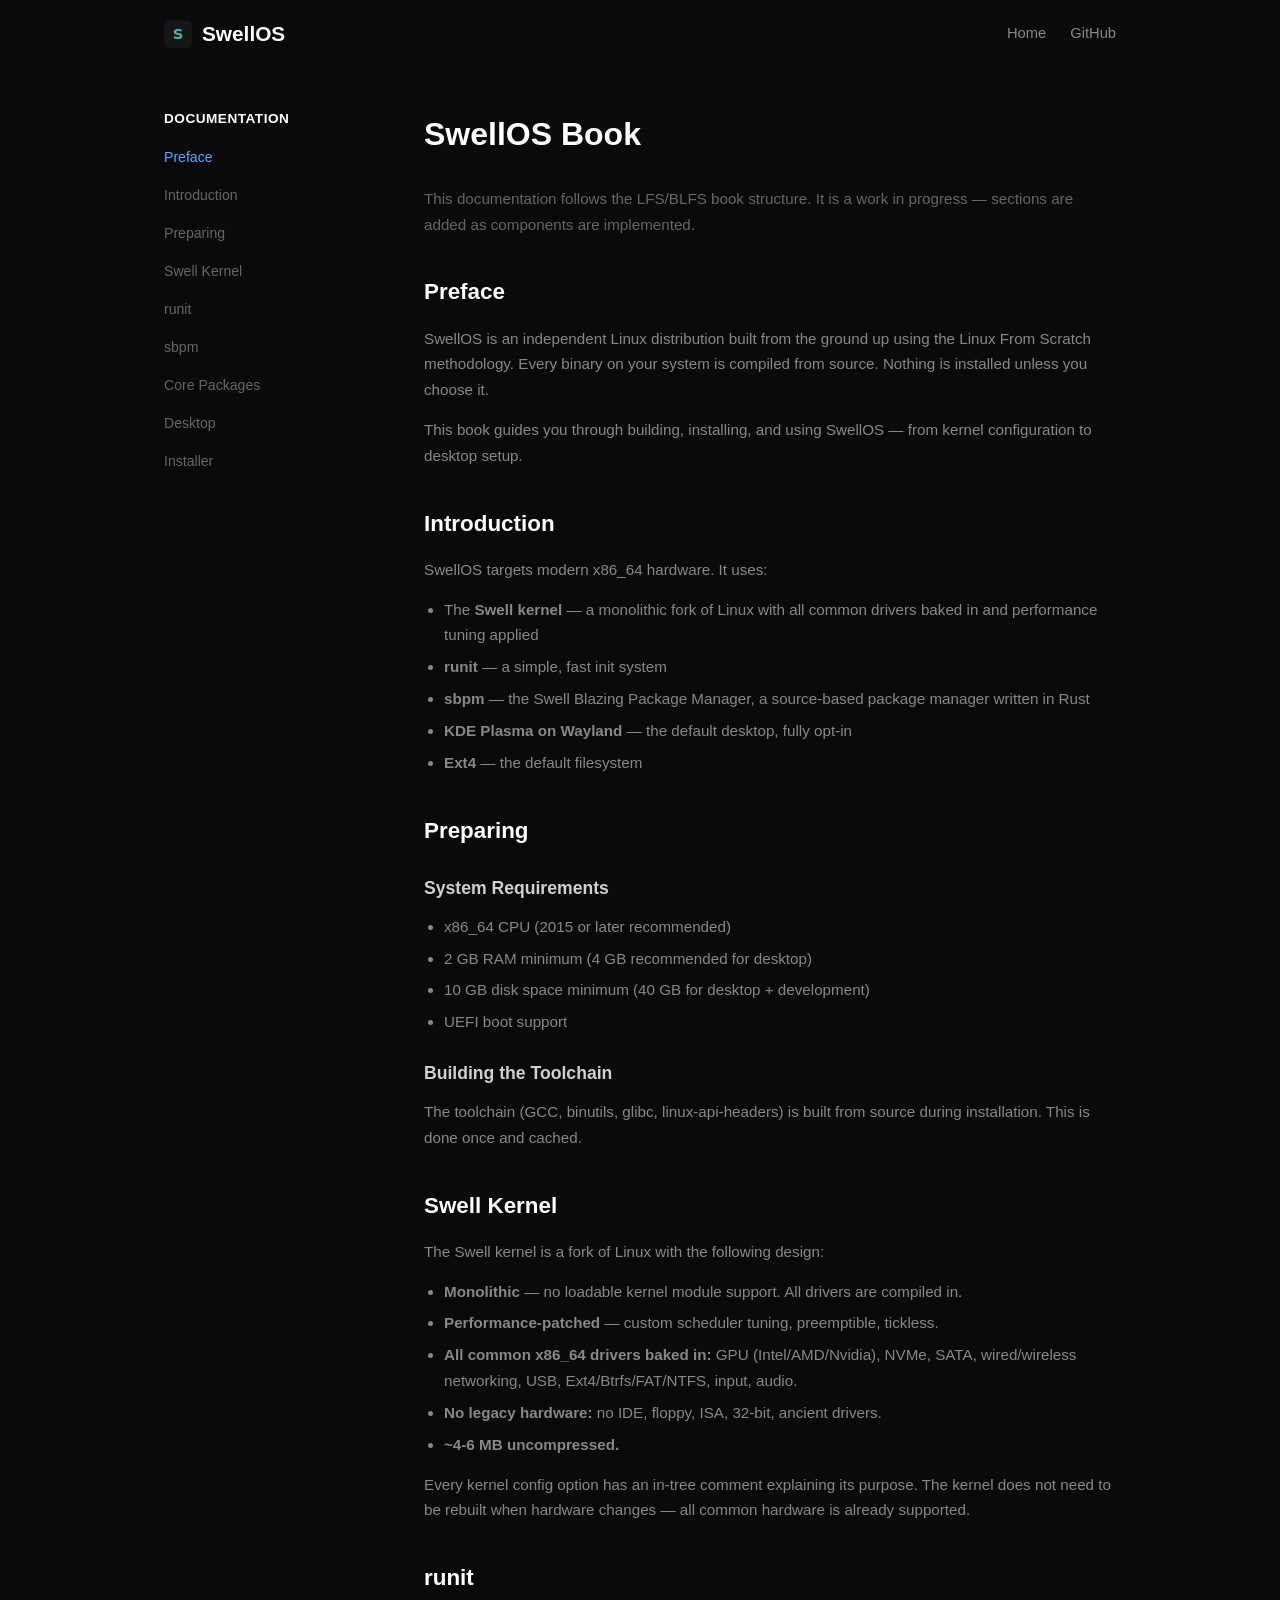
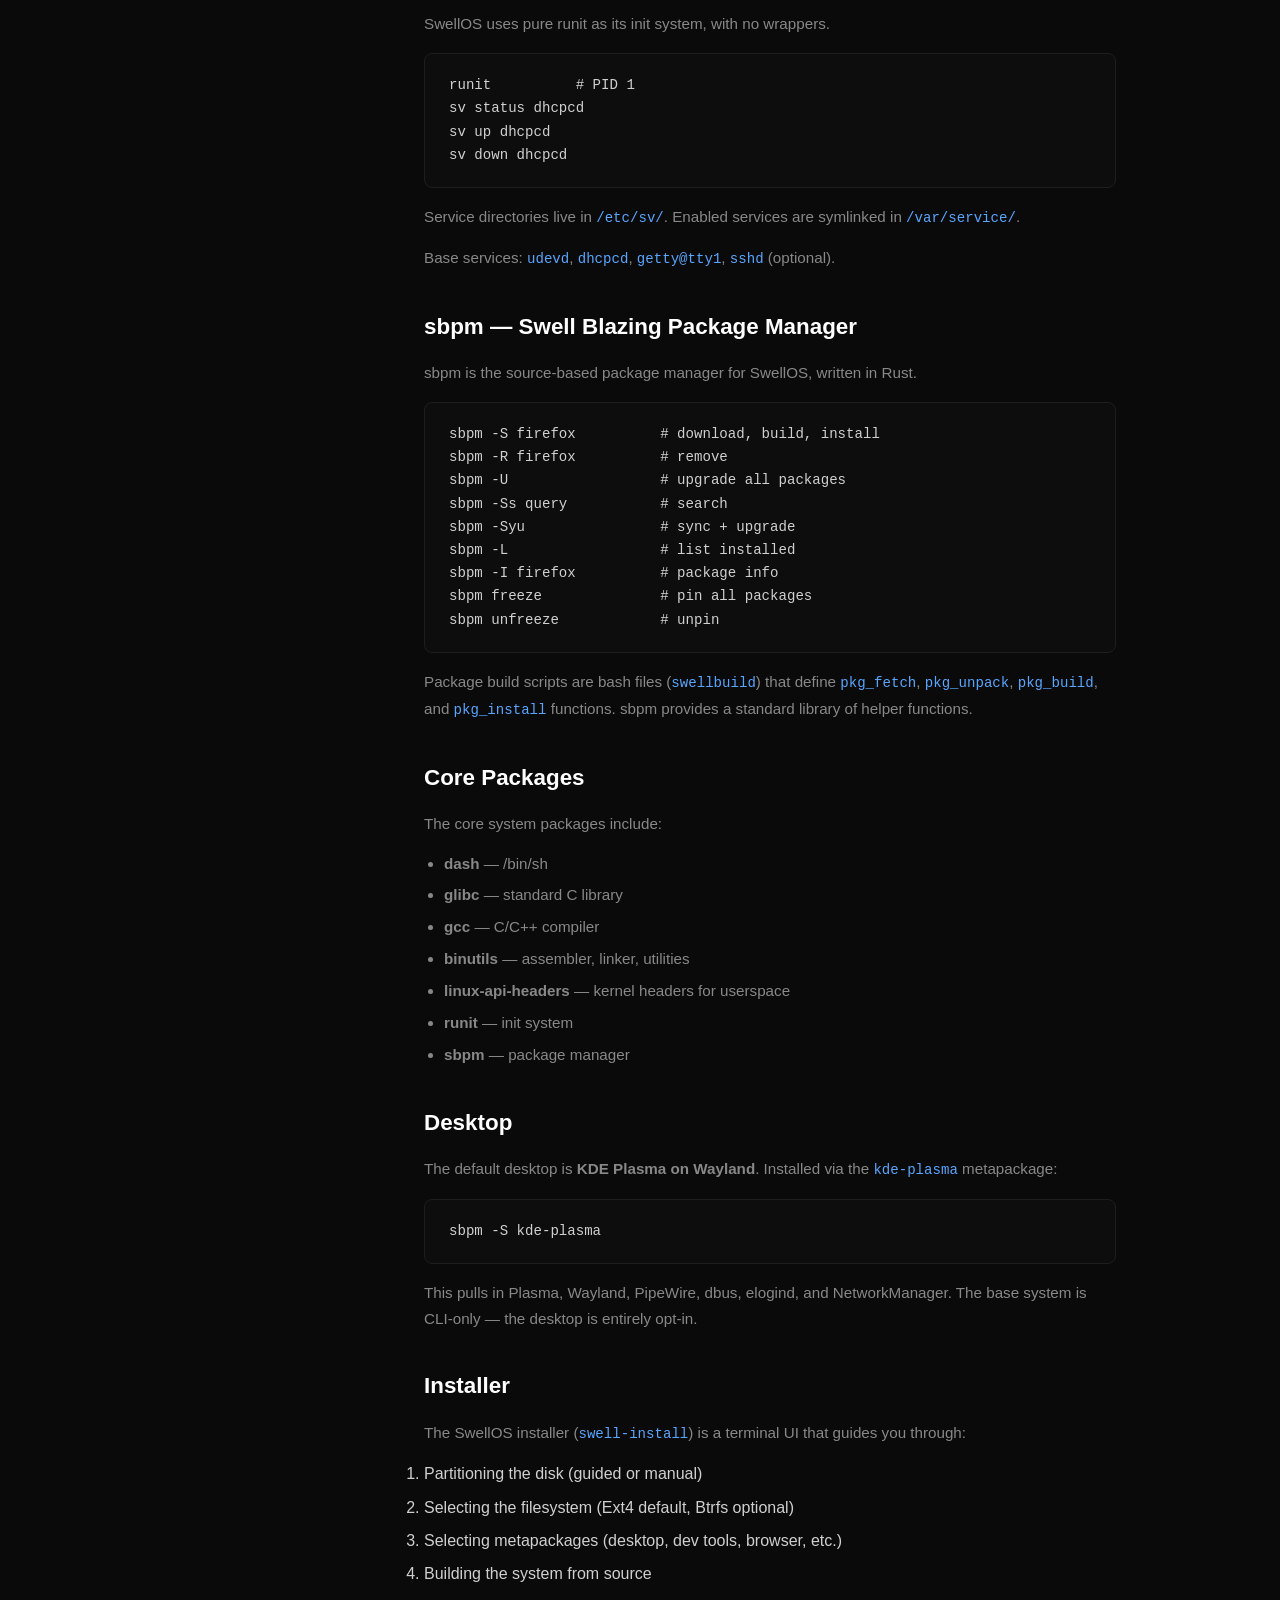
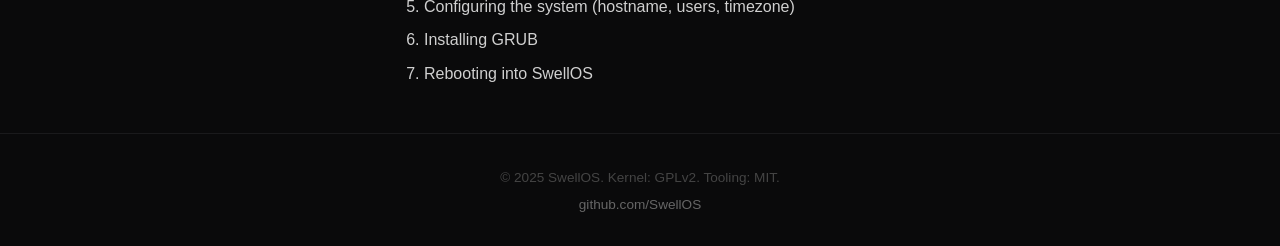
==== docs.html @ b332e62f "Rebuild website: full multi-page site with docs, logo, improved design" ====
<!DOCTYPE html>
<html lang="en">
<head>
<meta charset="UTF-8">
<meta name="viewport" content="width=device-width, initial-scale=1.0">
<title>Documentation — SwellOS</title>
<link rel="icon" type="image/svg+xml" href="icon.svg">
<link rel="stylesheet" href="style.css">
</head>
<body>

<nav>
  <a href="index.html" class="logo">
    <img src="icon.svg" alt=""> SwellOS
  </a>
  <div class="links">
    <a href="index.html">Home</a>
    <a href="https://github.com/SwellOS">GitHub</a>
  </div>
</nav>

<div class="docs">
  <aside class="docs-sidebar">
    <h3>Documentation</h3>
    <ul>
      <li><a href="#preface" class="active">Preface</a></li>
      <li><a href="#introduction">Introduction</a></li>
      <li><a href="#preparing">Preparing</a></li>
      <li><a href="#kernel">Swell Kernel</a></li>
      <li><a href="#runit">runit</a></li>
      <li><a href="#sbpm">sbpm</a></li>
      <li><a href="#core">Core Packages</a></li>
      <li><a href="#desktop">Desktop</a></li>
      <li><a href="#installer">Installer</a></li>
    </ul>
  </aside>

  <main class="docs-content">
    <h1>SwellOS Book</h1>
    <p style="color:#666">This documentation follows the LFS/BLFS book structure. It is a work in progress — sections are added as components are implemented.</p>

    <h2 id="preface">Preface</h2>
    <p>SwellOS is an independent Linux distribution built from the ground up using the Linux From Scratch methodology. Every binary on your system is compiled from source. Nothing is installed unless you choose it.</p>
    <p>This book guides you through building, installing, and using SwellOS — from kernel configuration to desktop setup.</p>

    <h2 id="introduction">Introduction</h2>
    <p>SwellOS targets modern x86_64 hardware. It uses:</p>
    <ul>
      <li>The <strong>Swell kernel</strong> — a monolithic fork of Linux with all common drivers baked in and performance tuning applied</li>
      <li><strong>runit</strong> — a simple, fast init system</li>
      <li><strong>sbpm</strong> — the Swell Blazing Package Manager, a source-based package manager written in Rust</li>
      <li><strong>KDE Plasma on Wayland</strong> — the default desktop, fully opt-in</li>
      <li><strong>Ext4</strong> — the default filesystem</li>
    </ul>

    <h2 id="preparing">Preparing</h2>
    <h3>System Requirements</h3>
    <ul>
      <li>x86_64 CPU (2015 or later recommended)</li>
      <li>2 GB RAM minimum (4 GB recommended for desktop)</li>
      <li>10 GB disk space minimum (40 GB for desktop + development)</li>
      <li>UEFI boot support</li>
    </ul>
    <h3>Building the Toolchain</h3>
    <p>The toolchain (GCC, binutils, glibc, linux-api-headers) is built from source during installation. This is done once and cached.</p>

    <h2 id="kernel">Swell Kernel</h2>
    <p>The Swell kernel is a fork of Linux with the following design:</p>
    <ul>
      <li><strong>Monolithic</strong> — no loadable kernel module support. All drivers are compiled in.</li>
      <li><strong>Performance-patched</strong> — custom scheduler tuning, preemptible, tickless.</li>
      <li><strong>All common x86_64 drivers baked in:</strong> GPU (Intel/AMD/Nvidia), NVMe, SATA, wired/wireless networking, USB, Ext4/Btrfs/FAT/NTFS, input, audio.</li>
      <li><strong>No legacy hardware:</strong> no IDE, floppy, ISA, 32-bit, ancient drivers.</li>
      <li><strong>~4-6 MB uncompressed.</strong></li>
    </ul>
    <p>Every kernel config option has an in-tree comment explaining its purpose. The kernel does not need to be rebuilt when hardware changes — all common hardware is already supported.</p>

    <h2 id="runit">runit</h2>
    <p>SwellOS uses pure runit as its init system, with no wrappers.</p>
    <pre><code>runit          # PID 1
sv status dhcpcd
sv up dhcpcd
sv down dhcpcd</code></pre>
    <p>Service directories live in <code>/etc/sv/</code>. Enabled services are symlinked in <code>/var/service/</code>.</p>
    <p>Base services: <code>udevd</code>, <code>dhcpcd</code>, <code>getty@tty1</code>, <code>sshd</code> (optional).</p>

    <h2 id="sbpm">sbpm — Swell Blazing Package Manager</h2>
    <p>sbpm is the source-based package manager for SwellOS, written in Rust.</p>
    <pre><code>sbpm -S firefox          # download, build, install
sbpm -R firefox          # remove
sbpm -U                  # upgrade all packages
sbpm -Ss query           # search
sbpm -Syu                # sync + upgrade
sbpm -L                  # list installed
sbpm -I firefox          # package info
sbpm freeze              # pin all packages
sbpm unfreeze            # unpin</code></pre>
    <p>Package build scripts are bash files (<code>swellbuild</code>) that define <code>pkg_fetch</code>, <code>pkg_unpack</code>, <code>pkg_build</code>, and <code>pkg_install</code> functions. sbpm provides a standard library of helper functions.</p>

    <h2 id="core">Core Packages</h2>
    <p>The core system packages include:</p>
    <ul>
      <li><strong>dash</strong> — /bin/sh</li>
      <li><strong>glibc</strong> — standard C library</li>
      <li><strong>gcc</strong> — C/C++ compiler</li>
      <li><strong>binutils</strong> — assembler, linker, utilities</li>
      <li><strong>linux-api-headers</strong> — kernel headers for userspace</li>
      <li><strong>runit</strong> — init system</li>
      <li><strong>sbpm</strong> — package manager</li>
    </ul>

    <h2 id="desktop">Desktop</h2>
    <p>The default desktop is <strong>KDE Plasma on Wayland</strong>. Installed via the <code>kde-plasma</code> metapackage:</p>
    <pre><code>sbpm -S kde-plasma</code></pre>
    <p>This pulls in Plasma, Wayland, PipeWire, dbus, elogind, and NetworkManager. The base system is CLI-only — the desktop is entirely opt-in.</p>

    <h2 id="installer">Installer</h2>
    <p>The SwellOS installer (<code>swell-install</code>) is a terminal UI that guides you through:</p>
    <ol>
      <li>Partitioning the disk (guided or manual)</li>
      <li>Selecting the filesystem (Ext4 default, Btrfs optional)</li>
      <li>Selecting metapackages (desktop, dev tools, browser, etc.)</li>
      <li>Building the system from source</li>
      <li>Configuring the system (hostname, users, timezone)</li>
      <li>Installing GRUB</li>
      <li>Rebooting into SwellOS</li>
    </ol>
  </main>
</div>

<footer>
  <p>&copy; 2025 SwellOS. Kernel: GPLv2. Tooling: MIT.</p>
  <p><a href="https://github.com/SwellOS">github.com/SwellOS</a></p>
</footer>

</body>
</html>
---- style.css ----
* { margin: 0; padding: 0; box-sizing: border-box; }
body { font-family: -apple-system, BlinkMacSystemFont, 'Segoe UI', Roboto, Oxygen, sans-serif; background: #0a0a0b; color: #d0d0d0; line-height: 1.7; }
.container { max-width: 960px; margin: 0 auto; padding: 0 24px; }
a { color: #58a6ff; text-decoration: none; transition: color .15s; }
a:hover { color: #79b8ff; }

/* nav */
nav { display: flex; align-items: center; justify-content: space-between; padding: 16px 24px; max-width: 1000px; margin: 0 auto; }
nav .logo { display: flex; align-items: center; gap: 10px; font-weight: 800; font-size: 1.3rem; color: #fff; }
nav .logo img { height: 28px; }
nav .links { display: flex; gap: 24px; }
nav .links a { color: #888; font-size: .92rem; font-weight: 500; }
nav .links a:hover { color: #fff; }

/* hero */
.hero { padding: 100px 0 80px; text-align: center; }
.hero h1 { font-size: 4rem; font-weight: 800; color: #fff; letter-spacing: -1.5px; line-height: 1.1; }
.hero h1 span { background: linear-gradient(135deg, #58a6ff, #3fb950); -webkit-background-clip: text; -webkit-text-fill-color: transparent; background-clip: text; }
.hero .tagline { font-size: 1.3rem; color: #666; margin-top: 12px; font-style: italic; }
.hero .sub { color: #888; margin-top: 8px; font-size: 1.05rem; }
.hero .buttons { margin-top: 32px; display: flex; gap: 12px; justify-content: center; flex-wrap: wrap; }
.btn { display: inline-flex; align-items: center; gap: 6px; padding: 12px 28px; border-radius: 8px; font-weight: 600; font-size: .95rem; transition: all .2s; }
.btn-primary { background: #238636; color: #fff; }
.btn-primary:hover { background: #2ea043; color: #fff; }
.btn-outline { border: 1px solid #30363d; color: #c9d1d9; }
.btn-outline:hover { border-color: #58a6ff; background: rgba(88,166,255,.06); color: #c9d1d9; }

/* sections */
section { padding: 72px 0; border-top: 1px solid #1a1a1c; }
section h2 { font-size: 1.8rem; font-weight: 700; color: #fff; margin-bottom: 40px; text-align: center; }

/* features */
.features .grid { display: grid; grid-template-columns: repeat(auto-fit, minmax(270px, 1fr)); gap: 20px; }
.features .card { background: #111113; border: 1px solid #1e1e20; border-radius: 10px; padding: 28px; }
.features .card h3 { font-size: 1.05rem; color: #fff; margin-bottom: 8px; }
.features .card p { color: #888; font-size: .92rem; line-height: 1.6; }
.features .card code { color: #58a6ff; }

/* design table */
.design-table { width: 100%; border-collapse: collapse; margin-top: 24px; font-size: .95rem; }
.design-table th, .design-table td { padding: 12px 16px; text-align: left; border-bottom: 1px solid #1e1e20; }
.design-table th { color: #888; font-weight: 600; font-size: .85rem; text-transform: uppercase; letter-spacing: .5px; }
.design-table td { color: #d0d0d0; }
.design-table tr:hover td { background: #111113; }

/* code blocks */
pre { background: #0d0d0e; border: 1px solid #1e1e20; border-radius: 8px; padding: 20px 24px; overflow-x: auto; margin: 16px 0; }
pre code { font-family: 'JetBrains Mono', 'Fira Code', 'Cascadia Code', monospace; font-size: .88rem; color: #d0d0d0; line-height: 1.65; }
code { font-family: 'JetBrains Mono', 'Fira Code', monospace; font-size: .88rem; color: #58a6ff; }

/* commands section */
.commands .cmd-grid { display: grid; grid-template-columns: repeat(auto-fit, minmax(200px, 1fr)); gap: 8px; margin-top: 24px; }
.commands .cmd-item { background: #111113; border: 1px solid #1e1e20; border-radius: 8px; padding: 16px 20px; display: flex; justify-content: space-between; align-items: center; }
.commands .cmd-item code { font-size: .85rem; }
.commands .cmd-item .desc { color: #666; font-size: .82rem; }

/* philosophy */
.phil .quote { font-size: 1.15rem; color: #aaa; text-align: center; max-width: 650px; margin: 0 auto 24px; font-style: italic; line-height: 1.7; }
.phil .points { max-width: 600px; margin: 0 auto; }
.phil .points li { color: #888; margin-bottom: 10px; font-size: .95rem; }

/* install flow */
.flow-steps { display: flex; justify-content: center; gap: 8px; flex-wrap: wrap; margin-top: 24px; }
.flow-step { background: #111113; border: 1px solid #1e1e20; border-radius: 8px; padding: 14px 20px; display: flex; align-items: center; gap: 10px; min-width: 140px; }
.flow-step .num { color: #58a6ff; font-weight: 700; font-size: .9rem; }
.flow-step .text { color: #aaa; font-size: .85rem; }

/* how to */
.how-to code.big { display: block; text-align: center; font-size: 1.6rem; padding: 20px; background: #111113; border: 1px solid #1e1e20; border-radius: 8px; margin: 16px 0; color: #58a6ff; }

/* faq */
.faq .q { background: #111113; border: 1px solid #1e1e20; border-radius: 8px; padding: 20px 24px; margin-bottom: 12px; }
.faq .q h3 { color: #fff; font-size: 1rem; margin-bottom: 6px; }
.faq .q p { color: #888; font-size: .92rem; line-height: 1.6; }

/* footer */
footer { border-top: 1px solid #1a1a1c; padding: 32px 0; text-align: center; }
footer p { color: #444; font-size: .85rem; margin-bottom: 4px; }
footer a { color: #666; }
footer a:hover { color: #888; }

/* docs page */
.docs { display: grid; grid-template-columns: 220px 1fr; gap: 40px; max-width: 1000px; margin: 0 auto; padding: 40px 24px; }
.docs-sidebar { position: sticky; top: 24px; align-self: start; }
.docs-sidebar h3 { color: #fff; font-size: .85rem; text-transform: uppercase; letter-spacing: .5px; margin-bottom: 12px; }
.docs-sidebar ul { list-style: none; }
.docs-sidebar li { margin-bottom: 6px; }
.docs-sidebar a { color: #666; font-size: .88rem; display: block; padding: 4px 0; }
.docs-sidebar a:hover, .docs-sidebar a.active { color: #58a6ff; }
.docs-content h1 { color: #fff; font-size: 2rem; font-weight: 700; margin-bottom: 24px; }
.docs-content h2 { color: #fff; font-size: 1.4rem; font-weight: 600; margin-top: 36px; margin-bottom: 14px; text-align: left; }
.docs-content h3 { color: #d0d0d0; font-size: 1.1rem; font-weight: 600; margin-top: 24px; margin-bottom: 10px; }
.docs-content p { color: #888; margin-bottom: 14px; font-size: .95rem; }
.docs-content ul { color: #888; margin-bottom: 14px; padding-left: 20px; font-size: .95rem; }
.docs-content li { margin-bottom: 6px; }

/* responsive */
@media (max-width: 640px) {
  .hero h1 { font-size: 2.5rem; }
  nav .links { gap: 14px; }
  nav .links a { font-size: .82rem; }
  .docs { grid-template-columns: 1fr; }
  .docs-sidebar { position: static; }
}
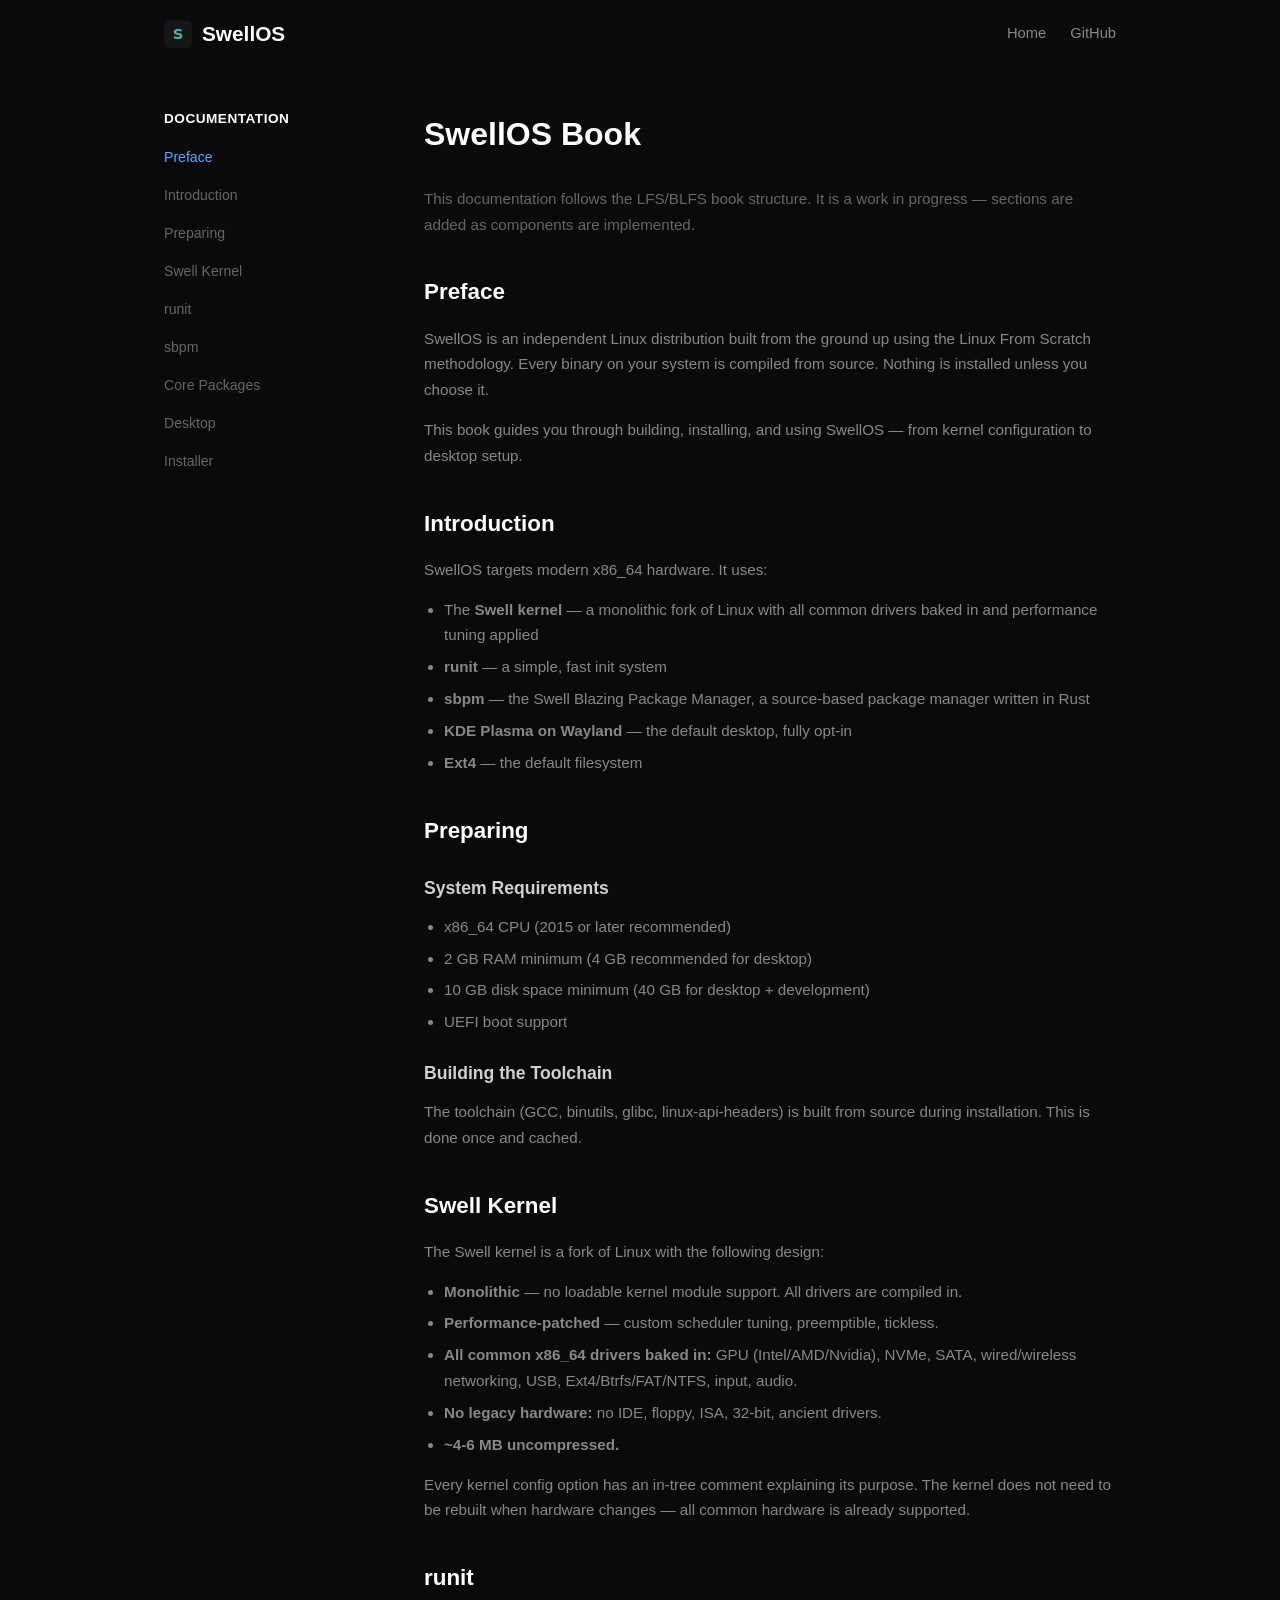
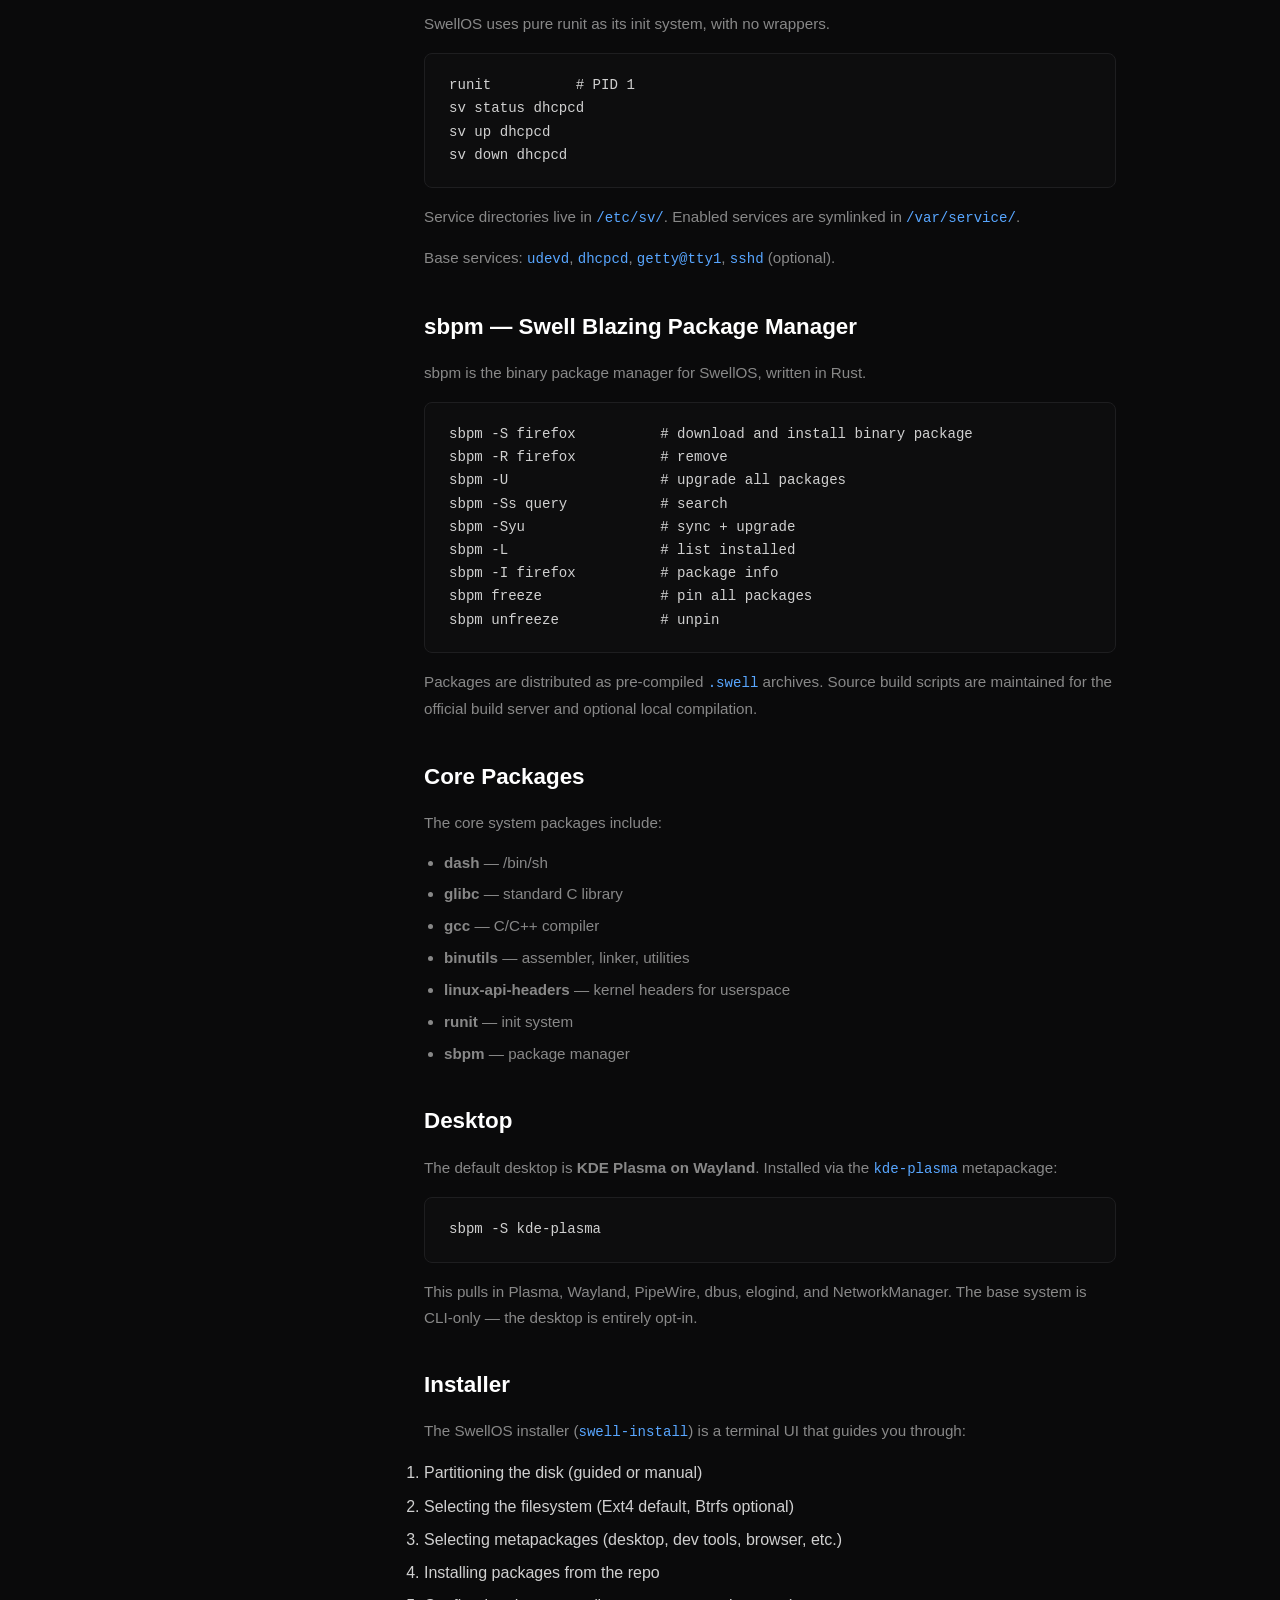
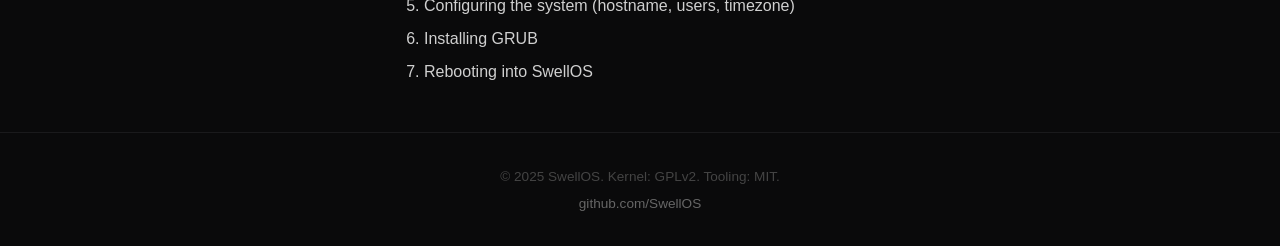
==== commit aa37125b: "Update website: binary-based, remove source compiling language" ====
--- a/docs.html
+++ b/docs.html
@@ -85,8 +85,8 @@
     <p>Base services: <code>udevd</code>, <code>dhcpcd</code>, <code>getty@tty1</code>, <code>sshd</code> (optional).</p>
 
     <h2 id="sbpm">sbpm — Swell Blazing Package Manager</h2>
-    <p>sbpm is the source-based package manager for SwellOS, written in Rust.</p>
-    <pre><code>sbpm -S firefox          # download, build, install
+    <p>sbpm is the binary package manager for SwellOS, written in Rust.</p>
+    <pre><code>sbpm -S firefox          # download and install binary package
 sbpm -R firefox          # remove
 sbpm -U                  # upgrade all packages
 sbpm -Ss query           # search
@@ -95,7 +95,7 @@
 sbpm -I firefox          # package info
 sbpm freeze              # pin all packages
 sbpm unfreeze            # unpin</code></pre>
-    <p>Package build scripts are bash files (<code>swellbuild</code>) that define <code>pkg_fetch</code>, <code>pkg_unpack</code>, <code>pkg_build</code>, and <code>pkg_install</code> functions. sbpm provides a standard library of helper functions.</p>
+    <p>Packages are distributed as pre-compiled <code>.swell</code> archives. Source build scripts are maintained for the official build server and optional local compilation.</p>
 
     <h2 id="core">Core Packages</h2>
     <p>The core system packages include:</p>
@@ -120,7 +120,7 @@
       <li>Partitioning the disk (guided or manual)</li>
       <li>Selecting the filesystem (Ext4 default, Btrfs optional)</li>
       <li>Selecting metapackages (desktop, dev tools, browser, etc.)</li>
-      <li>Building the system from source</li>
+      <li>Installing packages from the repo</li>
       <li>Configuring the system (hostname, users, timezone)</li>
       <li>Installing GRUB</li>
       <li>Rebooting into SwellOS</li>
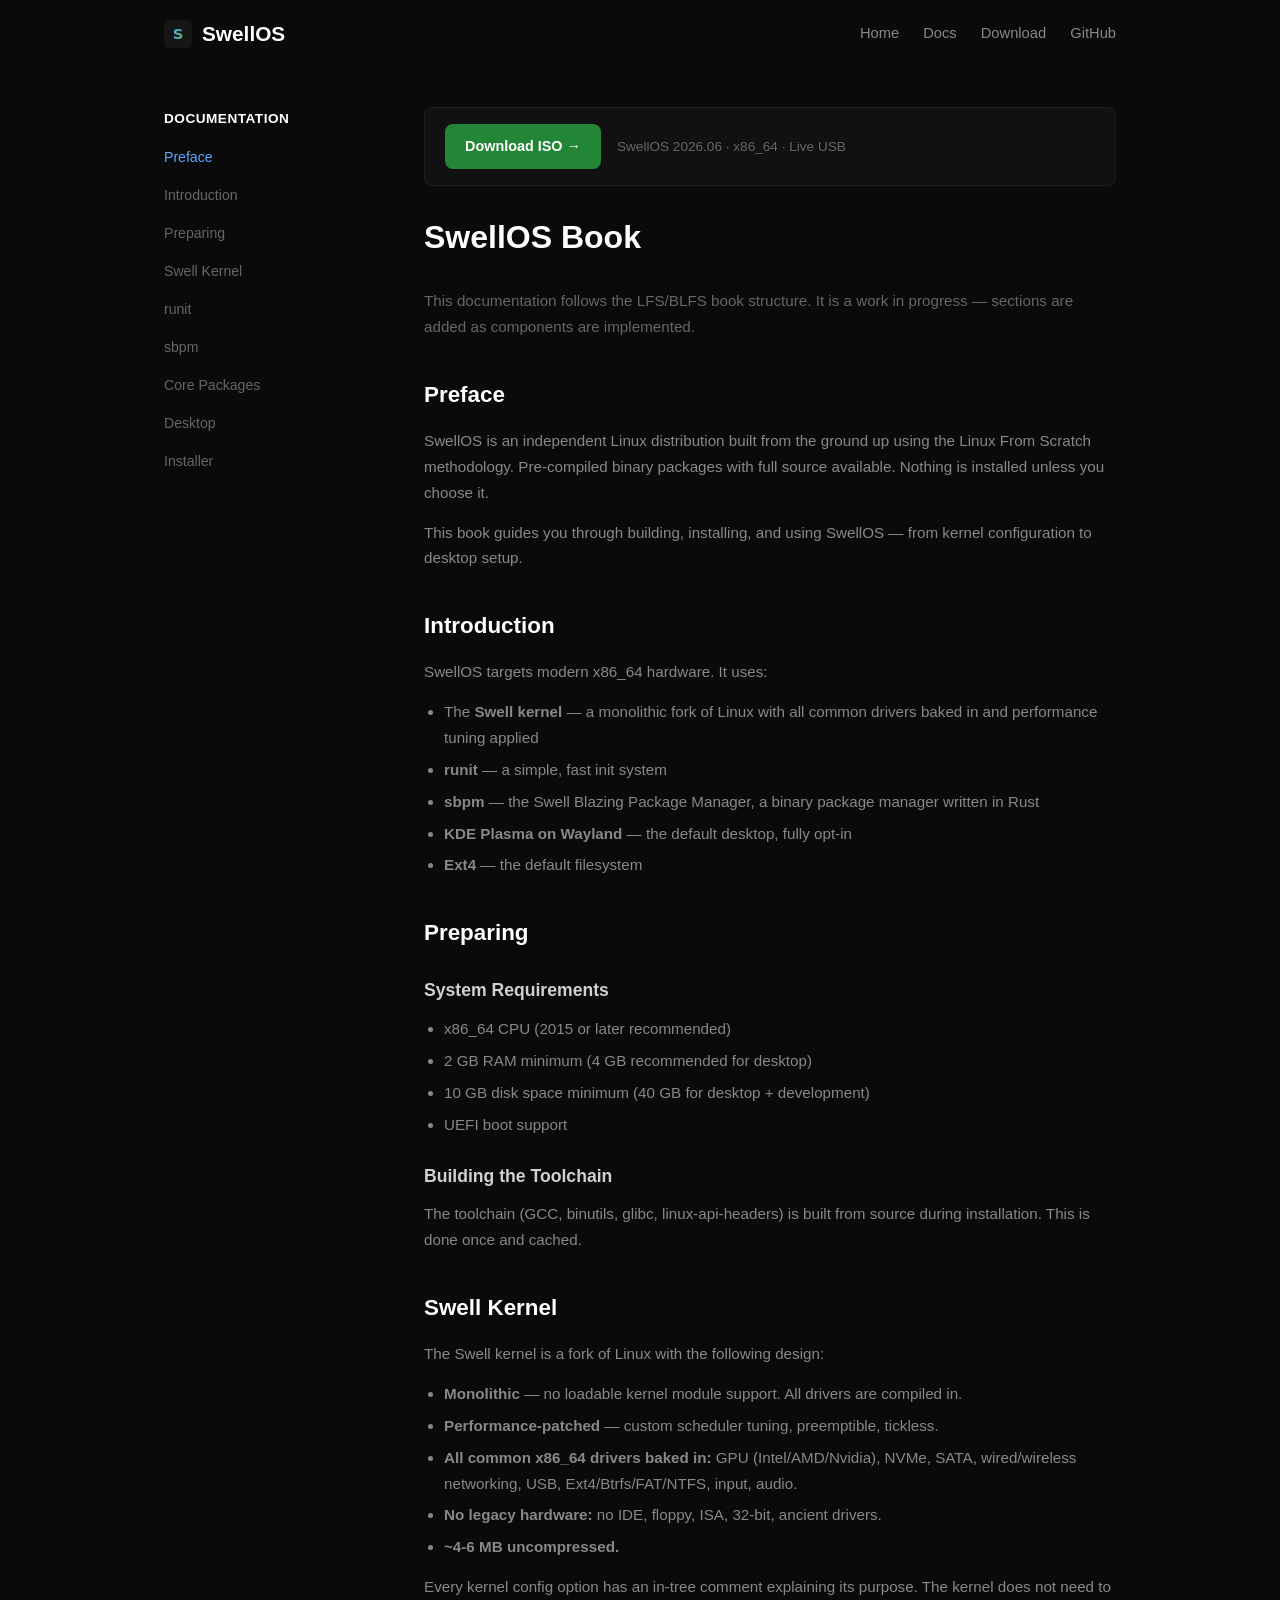
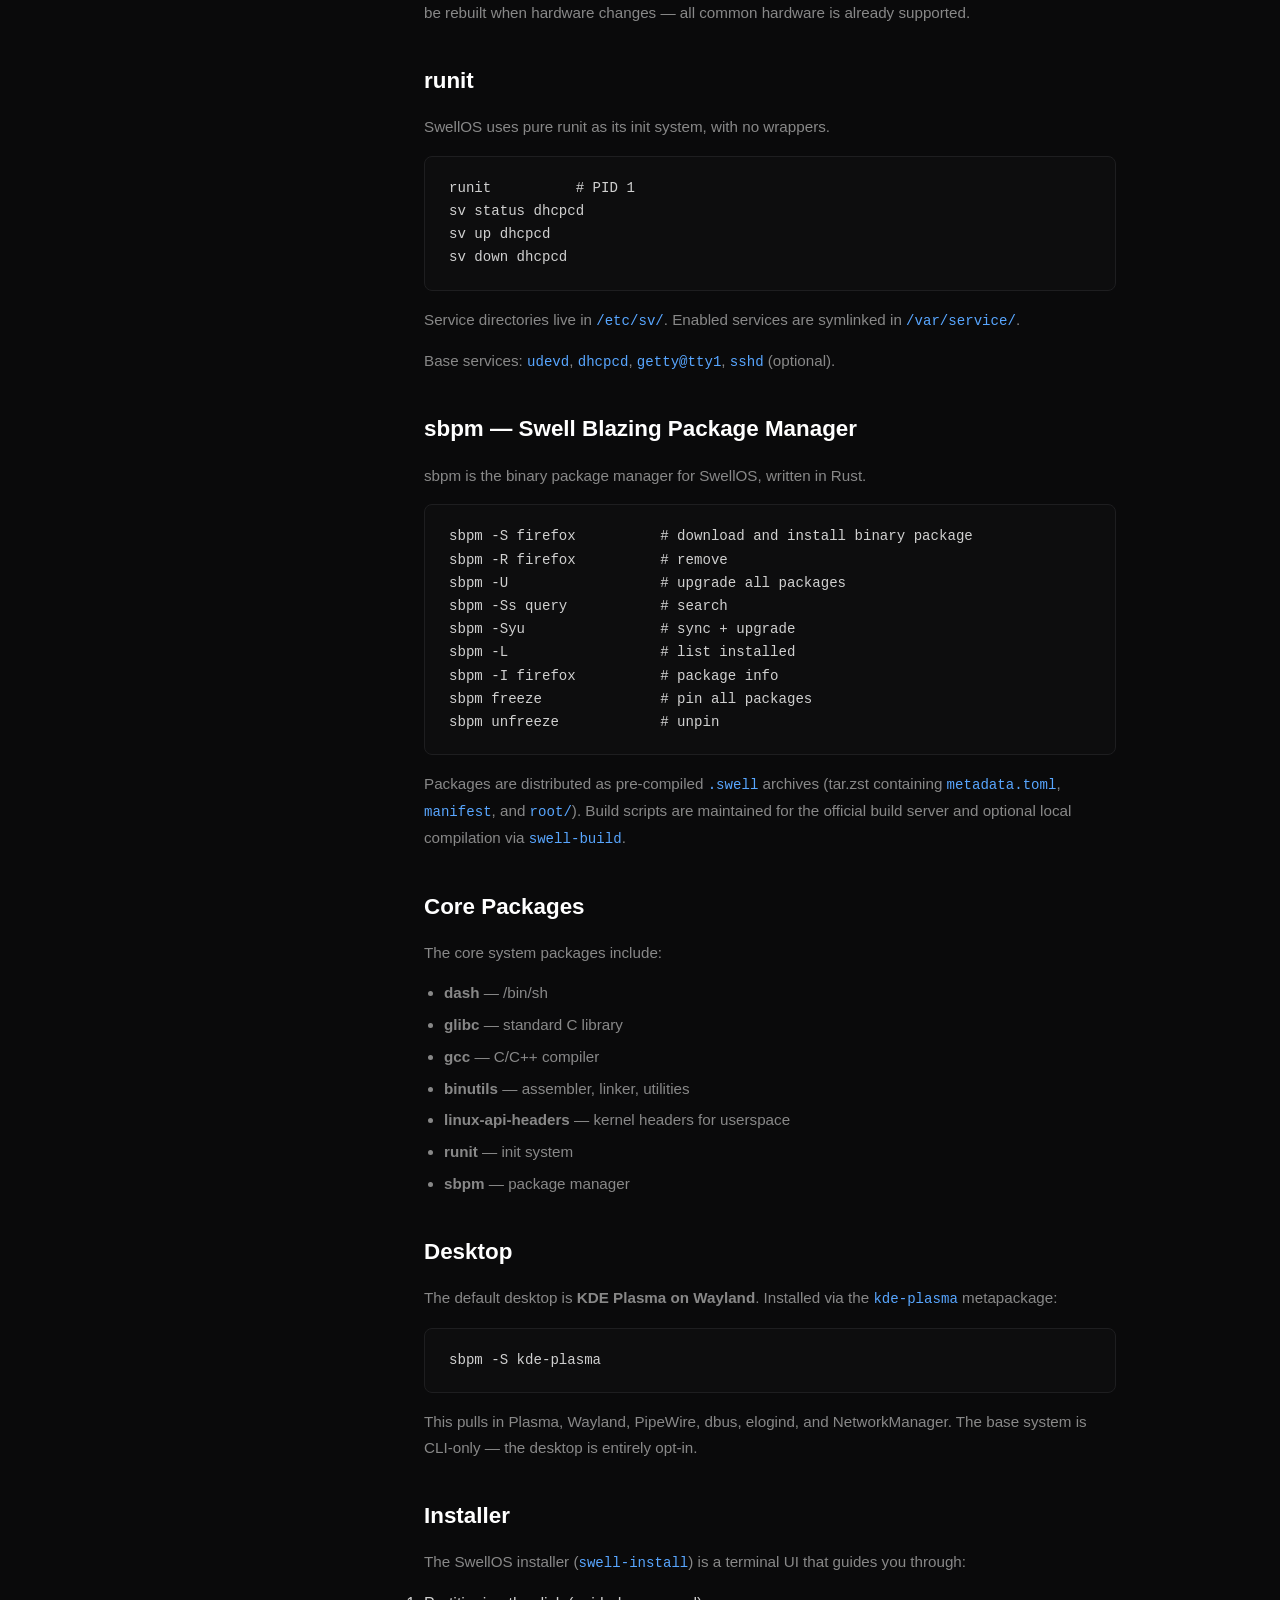
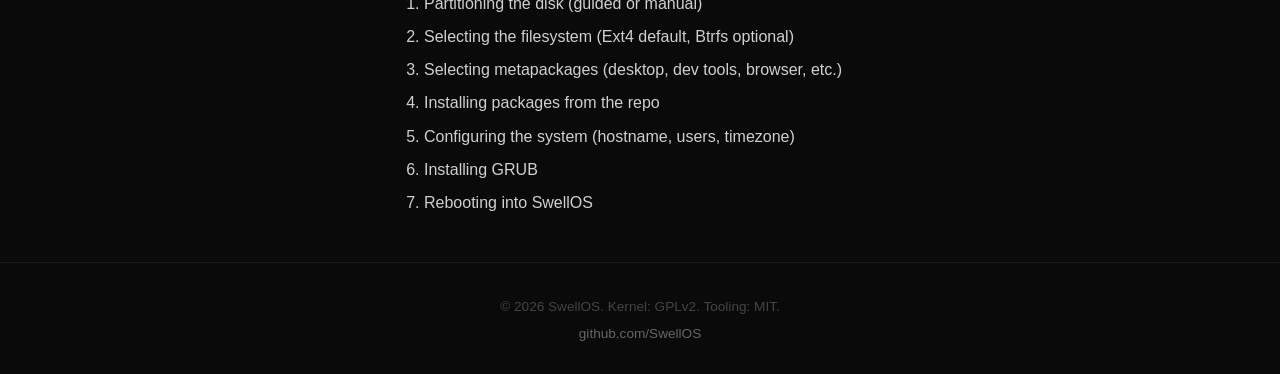
==== commit 96a46ce4: "Fix site: add Pages workflow, ISO download links, binary-based docs" ====
--- a/docs.html
+++ b/docs.html
@@ -15,6 +15,8 @@
   </a>
   <div class="links">
     <a href="index.html">Home</a>
+    <a href="docs.html" class="active">Docs</a>
+    <a href="index.html#download">Download</a>
     <a href="https://github.com/SwellOS">GitHub</a>
   </div>
 </nav>
@@ -36,11 +38,16 @@
   </aside>
 
   <main class="docs-content">
+    <div class="dl-bar">
+      <a href="https://github.com/SwellOS/swellos/releases" class="btn btn-primary">Download ISO &rarr;</a>
+      <span class="dl-bar-meta">SwellOS 2026.06 &middot; x86_64 &middot; Live USB</span>
+    </div>
+
     <h1>SwellOS Book</h1>
     <p style="color:#666">This documentation follows the LFS/BLFS book structure. It is a work in progress — sections are added as components are implemented.</p>
 
     <h2 id="preface">Preface</h2>
-    <p>SwellOS is an independent Linux distribution built from the ground up using the Linux From Scratch methodology. Every binary on your system is compiled from source. Nothing is installed unless you choose it.</p>
+    <p>SwellOS is an independent Linux distribution built from the ground up using the Linux From Scratch methodology. Pre-compiled binary packages with full source available. Nothing is installed unless you choose it.</p>
     <p>This book guides you through building, installing, and using SwellOS — from kernel configuration to desktop setup.</p>
 
     <h2 id="introduction">Introduction</h2>
@@ -48,7 +55,7 @@
     <ul>
       <li>The <strong>Swell kernel</strong> — a monolithic fork of Linux with all common drivers baked in and performance tuning applied</li>
       <li><strong>runit</strong> — a simple, fast init system</li>
-      <li><strong>sbpm</strong> — the Swell Blazing Package Manager, a source-based package manager written in Rust</li>
+      <li><strong>sbpm</strong> — the Swell Blazing Package Manager, a binary package manager written in Rust</li>
       <li><strong>KDE Plasma on Wayland</strong> — the default desktop, fully opt-in</li>
       <li><strong>Ext4</strong> — the default filesystem</li>
     </ul>
@@ -95,7 +102,7 @@
 sbpm -I firefox          # package info
 sbpm freeze              # pin all packages
 sbpm unfreeze            # unpin</code></pre>
-    <p>Packages are distributed as pre-compiled <code>.swell</code> archives. Source build scripts are maintained for the official build server and optional local compilation.</p>
+    <p>Packages are distributed as pre-compiled <code>.swell</code> archives (tar.zst containing <code>metadata.toml</code>, <code>manifest</code>, and <code>root/</code>). Build scripts are maintained for the official build server and optional local compilation via <code>swell-build</code>.</p>
 
     <h2 id="core">Core Packages</h2>
     <p>The core system packages include:</p>
@@ -129,7 +136,7 @@
 </div>
 
 <footer>
-  <p>&copy; 2025 SwellOS. Kernel: GPLv2. Tooling: MIT.</p>
+  <p>&copy; 2026 SwellOS. Kernel: GPLv2. Tooling: MIT.</p>
   <p><a href="https://github.com/SwellOS">github.com/SwellOS</a></p>
 </footer>
 
--- a/style.css
+++ b/style.css
@@ -73,6 +73,18 @@
 .faq .q h3 { color: #fff; font-size: 1rem; margin-bottom: 6px; }
 .faq .q p { color: #888; font-size: .92rem; line-height: 1.6; }
 
+/* download section */
+.download-cards { display: grid; grid-template-columns: repeat(auto-fit, minmax(280px, 1fr)); gap: 20px; margin-top: 24px; }
+.download-card { display: flex; flex-direction: column; align-items: center; text-align: center; background: #111113; border: 1px solid #1e1e20; border-radius: 10px; padding: 32px 24px; transition: border-color .2s; }
+.download-card:hover { border-color: #30363d; }
+.download-card .dl-icon { margin-bottom: 16px; }
+.download-card h3 { color: #fff; font-size: 1.1rem; font-weight: 600; margin-bottom: 4px; }
+.download-card .dl-version { color: #666; font-size: .85rem; margin-bottom: 2px; }
+.download-card .dl-meta { color: #444; font-size: .8rem; margin-bottom: 12px; }
+.download-card .dl-desc { color: #888; font-size: .88rem; line-height: 1.5; }
+.download-card .dl-tag { display: inline-block; margin-top: 12px; padding: 4px 12px; border-radius: 4px; font-size: .78rem; font-weight: 600; color: #58a6ff; background: rgba(88,166,255,.1); border: 1px solid rgba(88,166,255,.2); }
+.download-card .dl-tag:last-child { background: rgba(63,185,80,.1); border-color: rgba(63,185,80,.2); }
+
 /* footer */
 footer { border-top: 1px solid #1a1a1c; padding: 32px 0; text-align: center; }
 footer p { color: #444; font-size: .85rem; margin-bottom: 4px; }
@@ -87,6 +99,9 @@
 .docs-sidebar li { margin-bottom: 6px; }
 .docs-sidebar a { color: #666; font-size: .88rem; display: block; padding: 4px 0; }
 .docs-sidebar a:hover, .docs-sidebar a.active { color: #58a6ff; }
+.dl-bar { display: flex; align-items: center; gap: 16px; margin-bottom: 24px; padding: 16px 20px; background: #111113; border: 1px solid #1e1e20; border-radius: 8px; }
+.dl-bar .btn { padding: 10px 20px; font-size: .9rem; }
+.dl-bar-meta { color: #666; font-size: .85rem; }
 .docs-content h1 { color: #fff; font-size: 2rem; font-weight: 700; margin-bottom: 24px; }
 .docs-content h2 { color: #fff; font-size: 1.4rem; font-weight: 600; margin-top: 36px; margin-bottom: 14px; text-align: left; }
 .docs-content h3 { color: #d0d0d0; font-size: 1.1rem; font-weight: 600; margin-top: 24px; margin-bottom: 10px; }
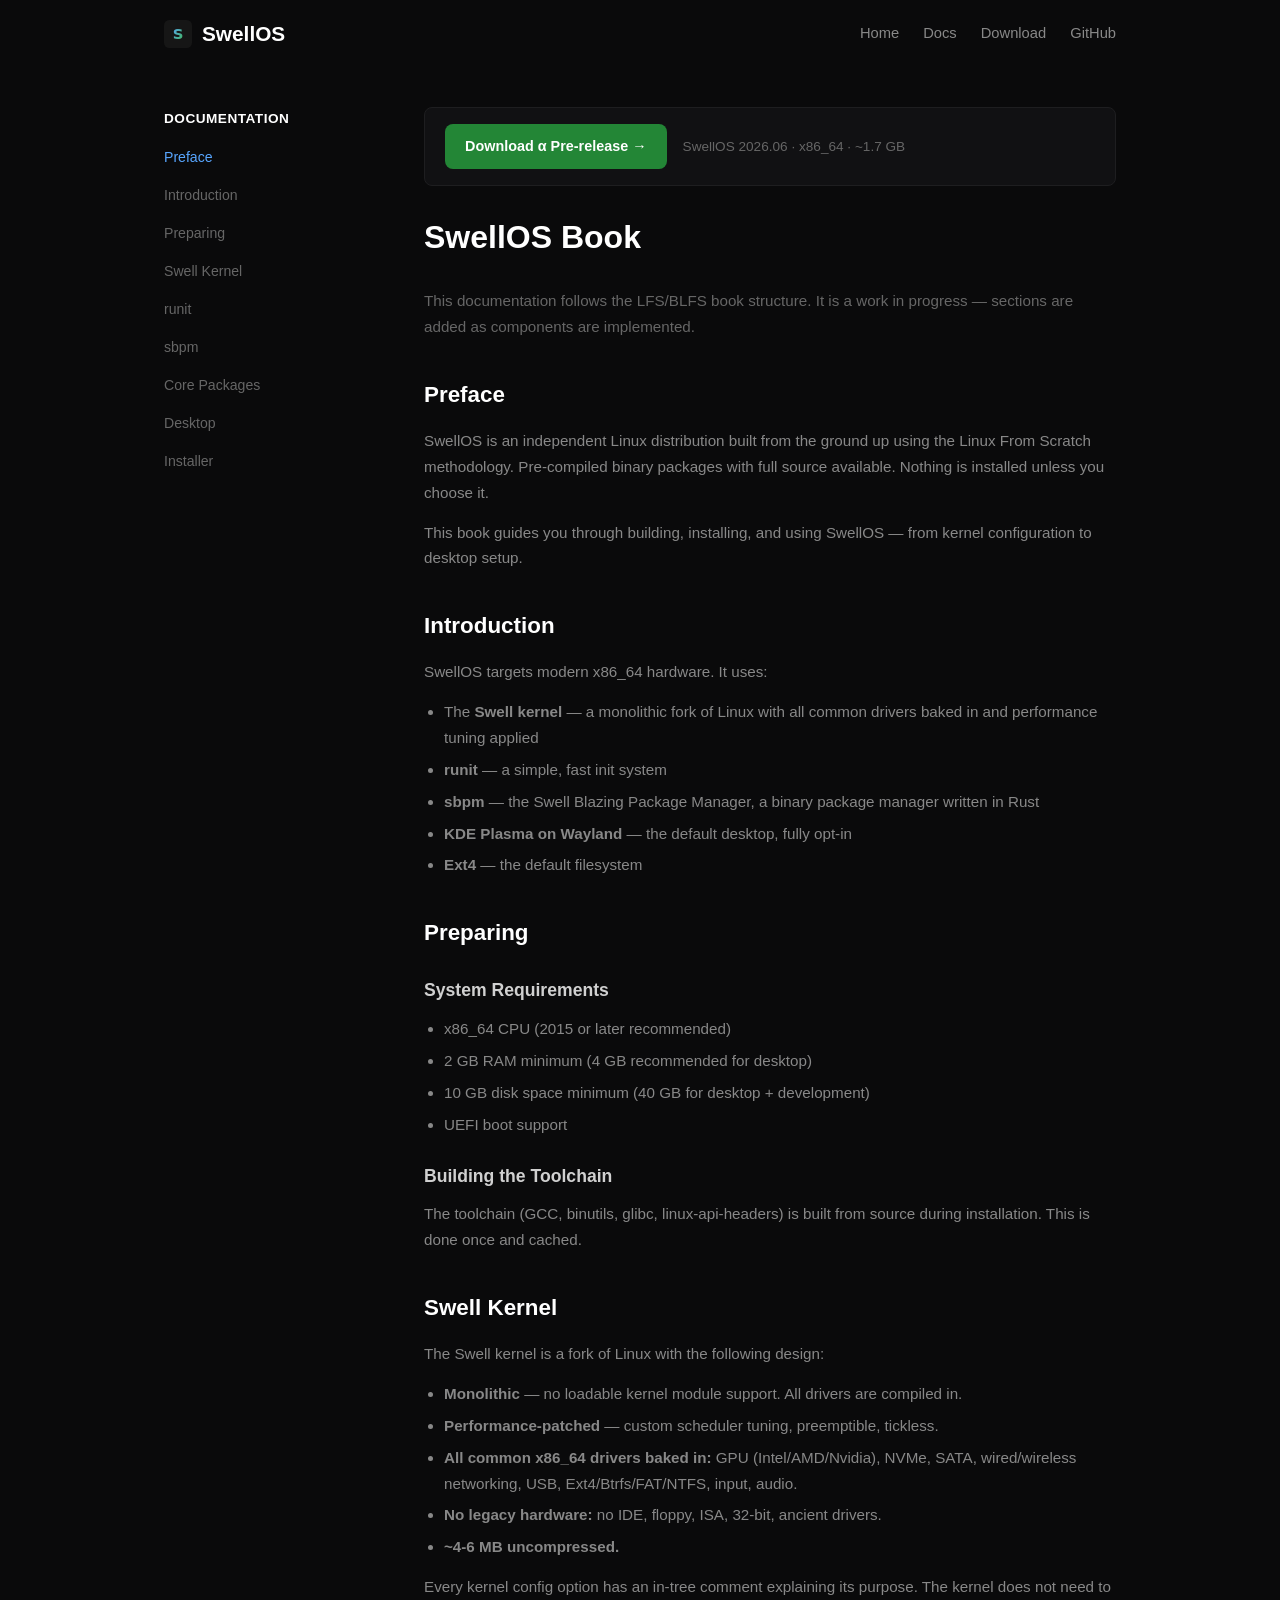
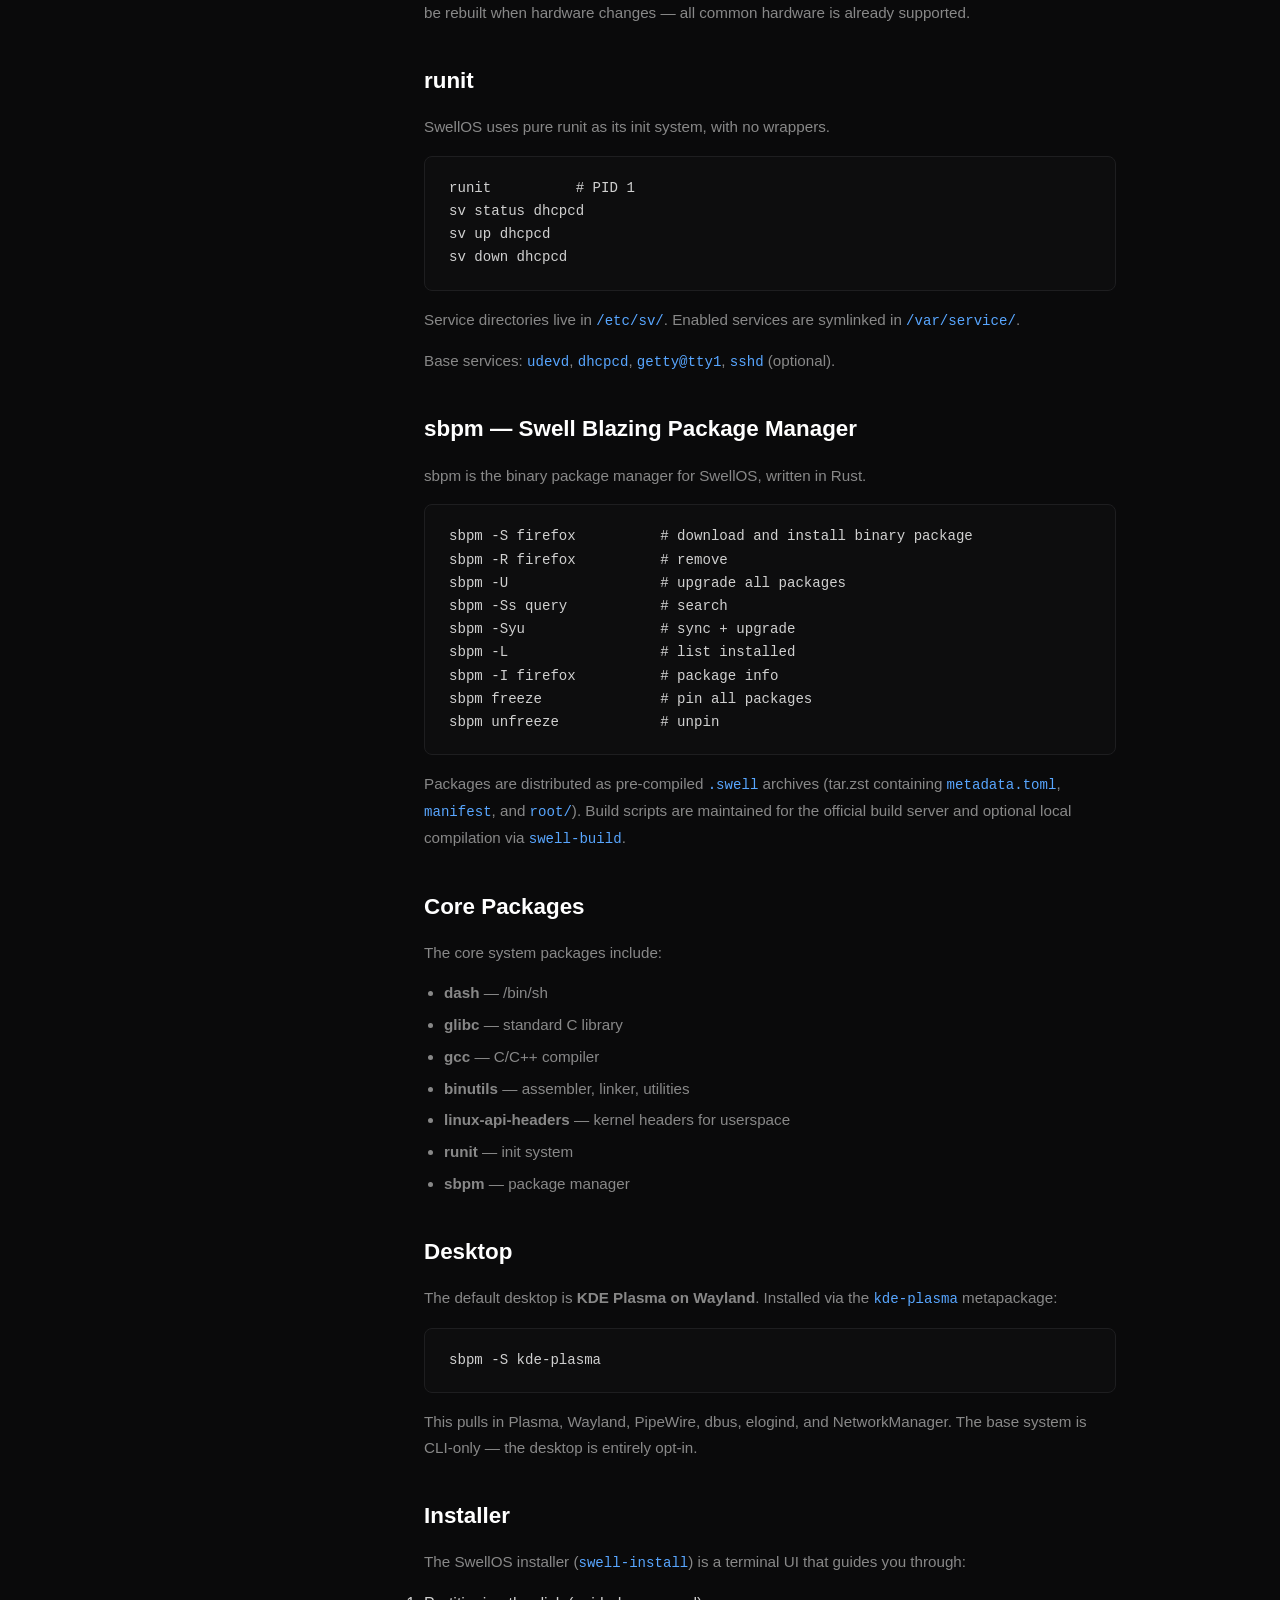
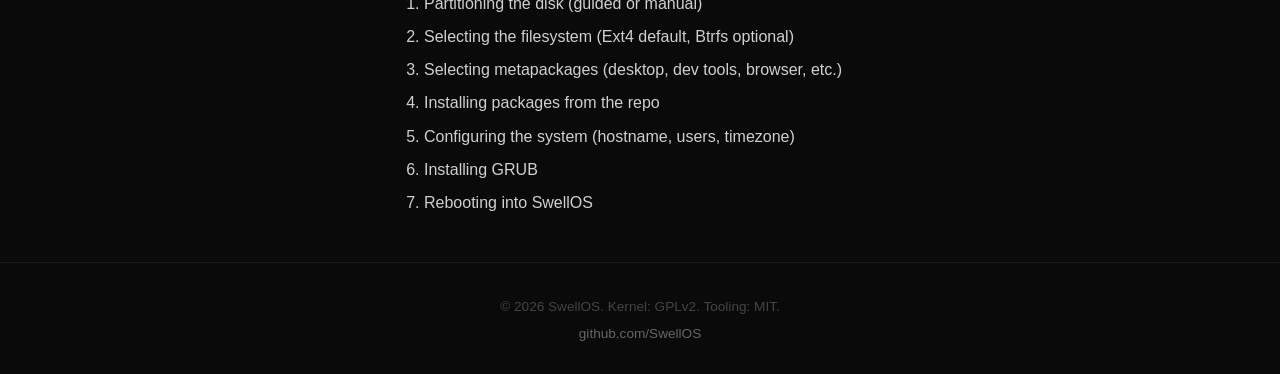
==== commit 5e86ddeb: "Update download section: fix ISO size (1.7 GB), mark netboot as planned, update FAQ for alpha releas" ====
--- a/docs.html
+++ b/docs.html
@@ -39,8 +39,8 @@
 
   <main class="docs-content">
     <div class="dl-bar">
-      <a href="https://github.com/SwellOS/swellos/releases" class="btn btn-primary">Download ISO &rarr;</a>
-      <span class="dl-bar-meta">SwellOS 2026.06 &middot; x86_64 &middot; Live USB</span>
+      <a href="https://github.com/SwellOS/swellos/releases" class="btn btn-primary">Download α Pre-release &rarr;</a>
+      <span class="dl-bar-meta">SwellOS 2026.06 &middot; x86_64 &middot; ~1.7 GB</span>
     </div>
 
     <h1>SwellOS Book</h1>
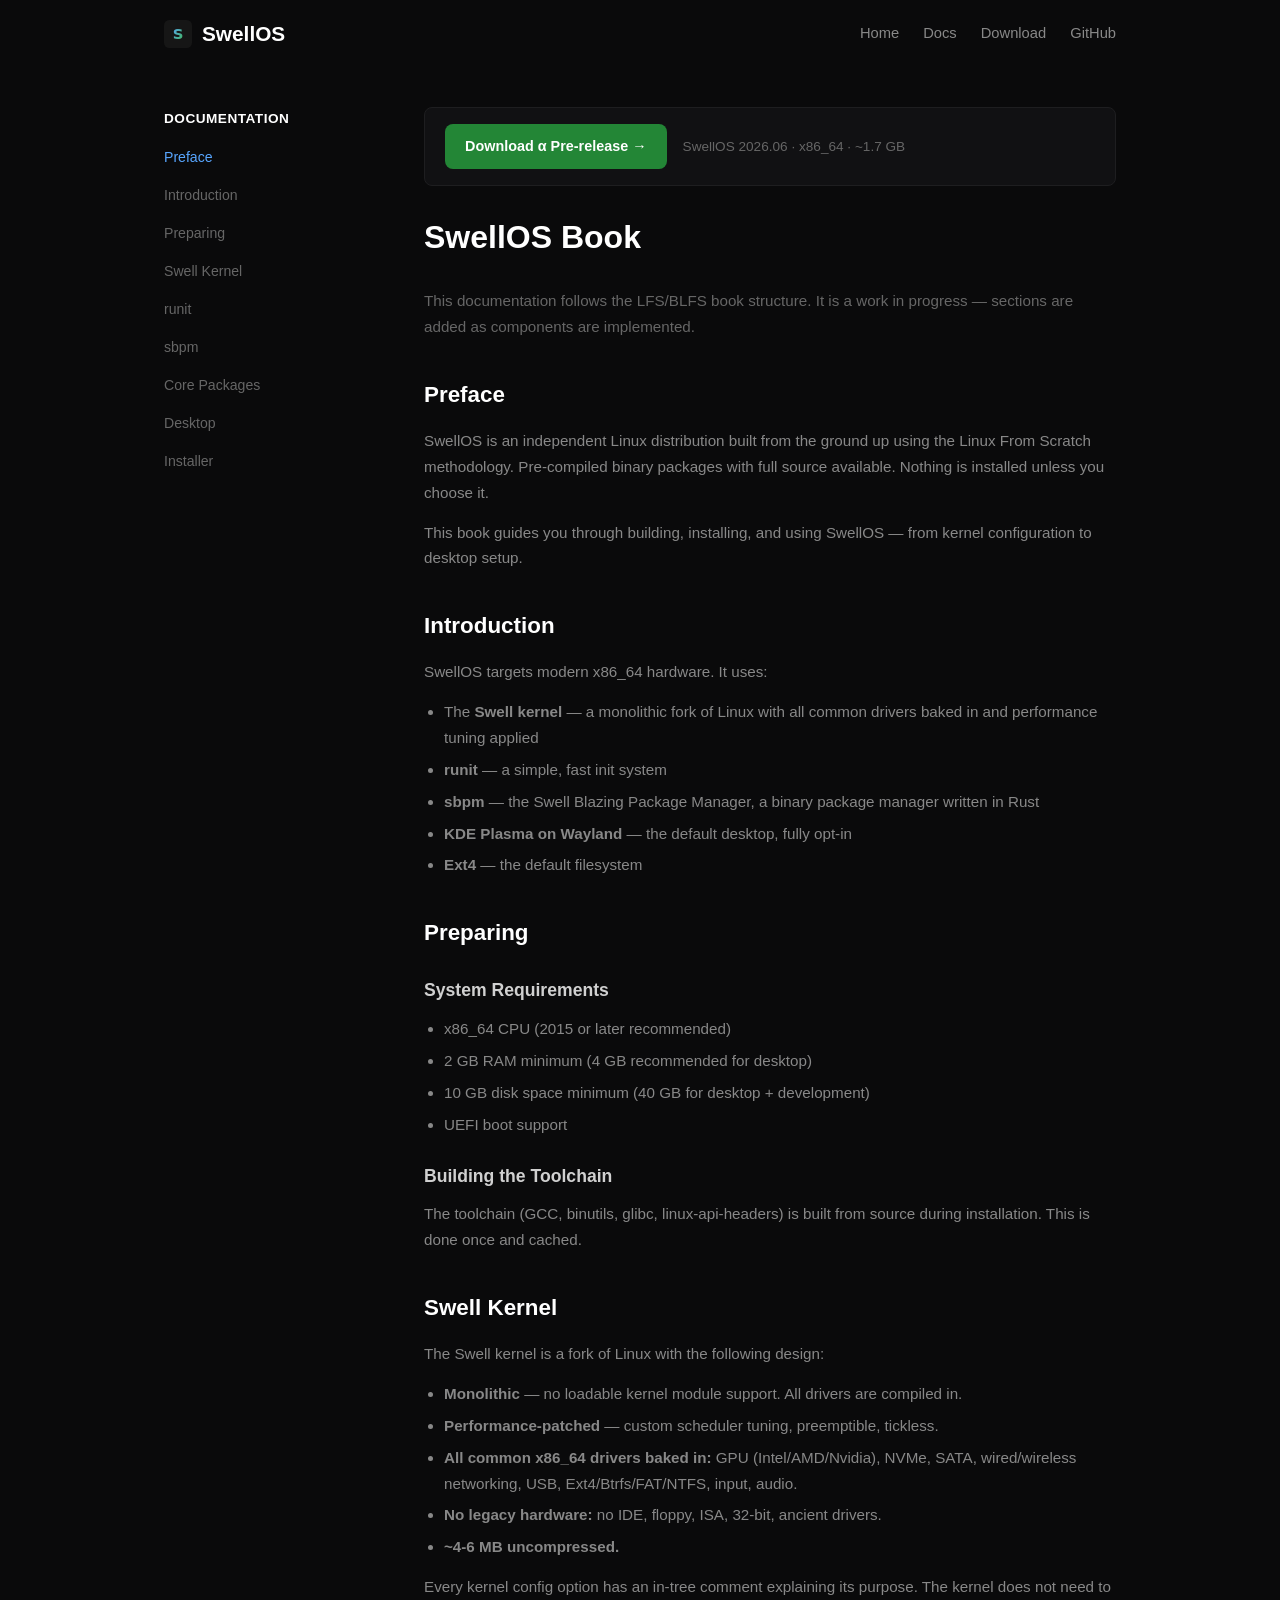
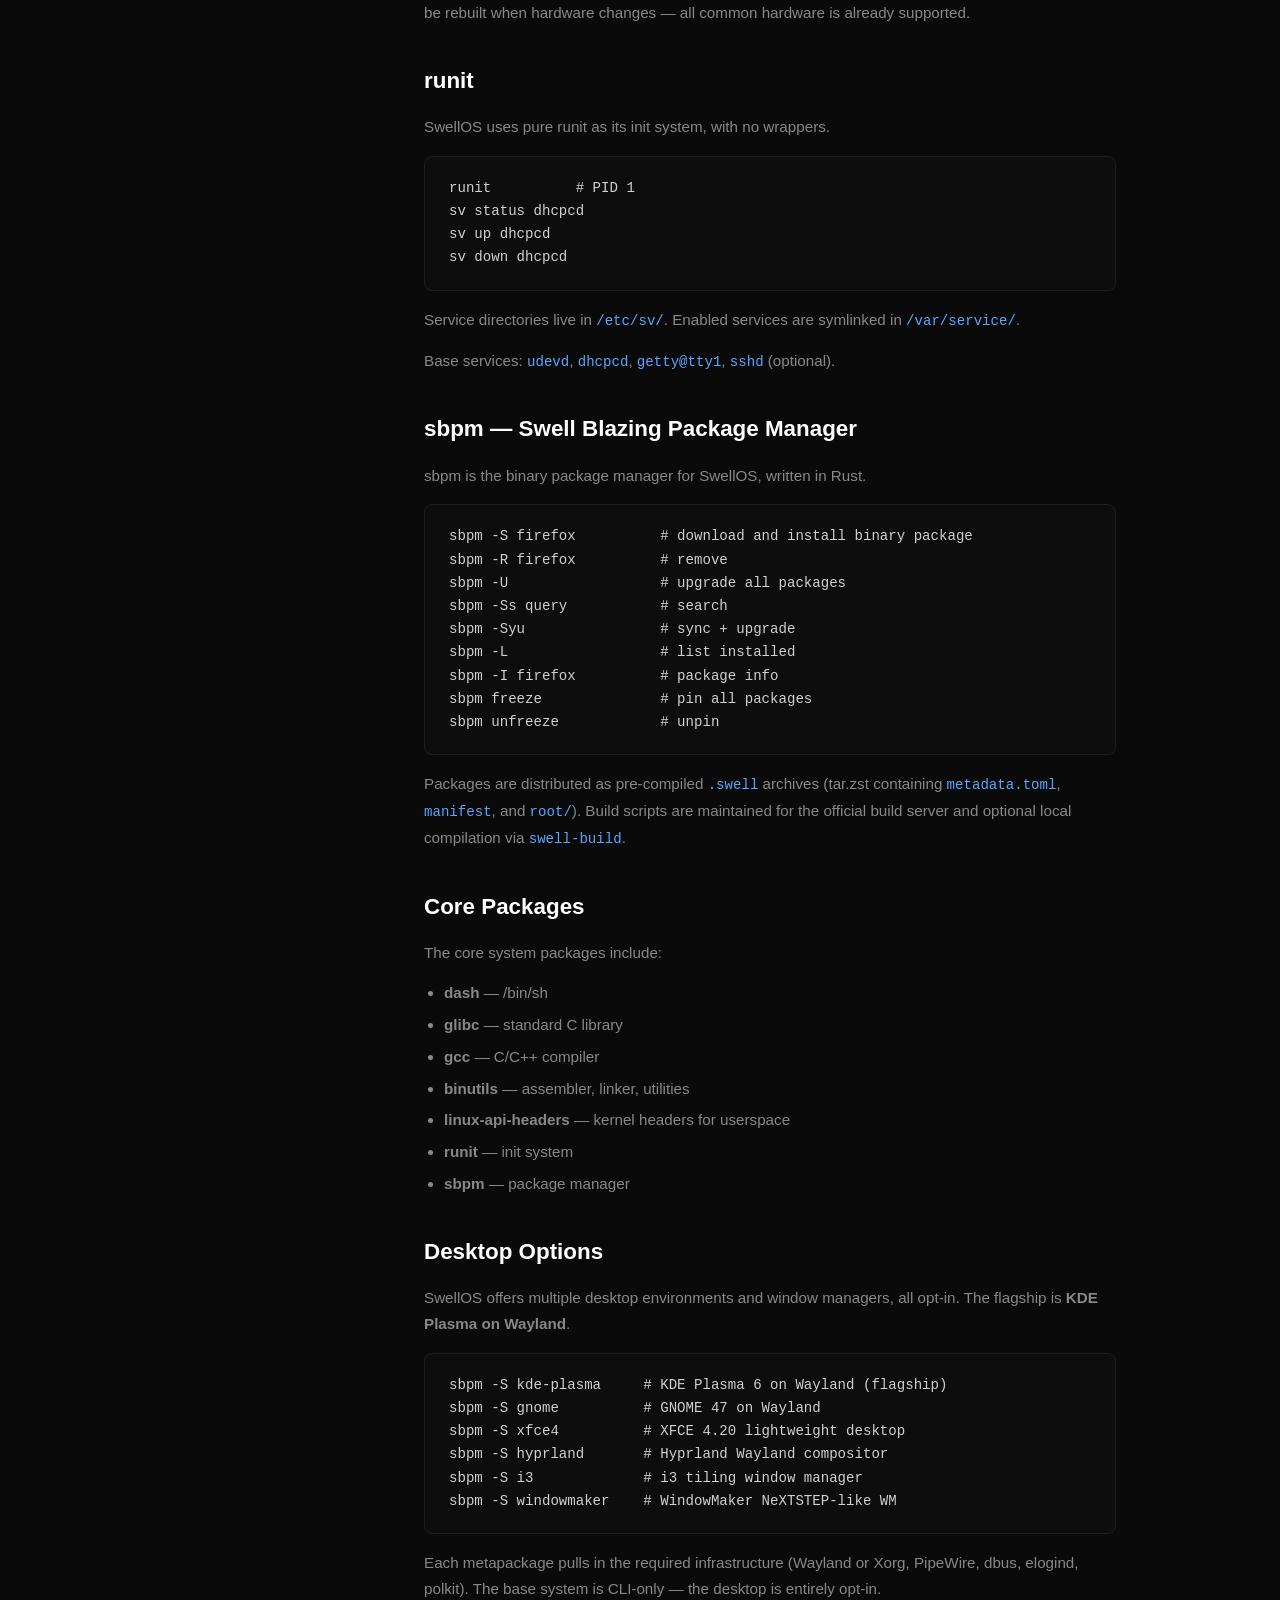
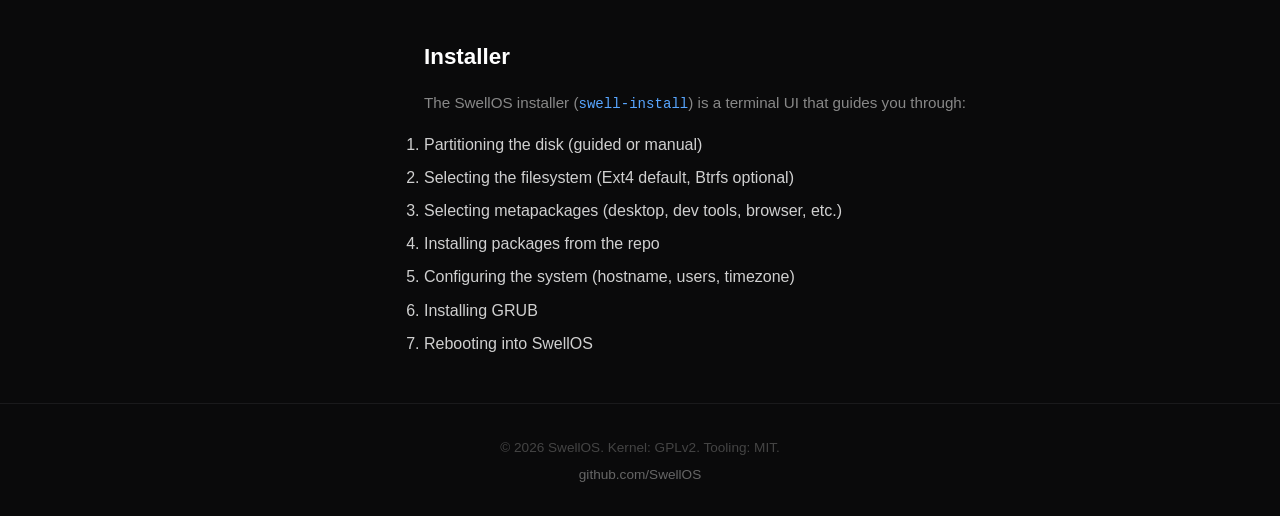
==== commit 2acbea67: "website: add all desktop options to docs and FAQ" ====
--- a/docs.html
+++ b/docs.html
@@ -116,10 +116,15 @@
       <li><strong>sbpm</strong> — package manager</li>
     </ul>
 
-    <h2 id="desktop">Desktop</h2>
-    <p>The default desktop is <strong>KDE Plasma on Wayland</strong>. Installed via the <code>kde-plasma</code> metapackage:</p>
-    <pre><code>sbpm -S kde-plasma</code></pre>
-    <p>This pulls in Plasma, Wayland, PipeWire, dbus, elogind, and NetworkManager. The base system is CLI-only — the desktop is entirely opt-in.</p>
+    <h2 id="desktop">Desktop Options</h2>
+    <p>SwellOS offers multiple desktop environments and window managers, all opt-in. The flagship is <strong>KDE Plasma on Wayland</strong>.</p>
+    <pre><code>sbpm -S kde-plasma     # KDE Plasma 6 on Wayland (flagship)
+sbpm -S gnome          # GNOME 47 on Wayland
+sbpm -S xfce4          # XFCE 4.20 lightweight desktop
+sbpm -S hyprland       # Hyprland Wayland compositor
+sbpm -S i3             # i3 tiling window manager
+sbpm -S windowmaker    # WindowMaker NeXTSTEP-like WM</code></pre>
+    <p>Each metapackage pulls in the required infrastructure (Wayland or Xorg, PipeWire, dbus, elogind, polkit). The base system is CLI-only — the desktop is entirely opt-in.</p>
 
     <h2 id="installer">Installer</h2>
     <p>The SwellOS installer (<code>swell-install</code>) is a terminal UI that guides you through:</p>
